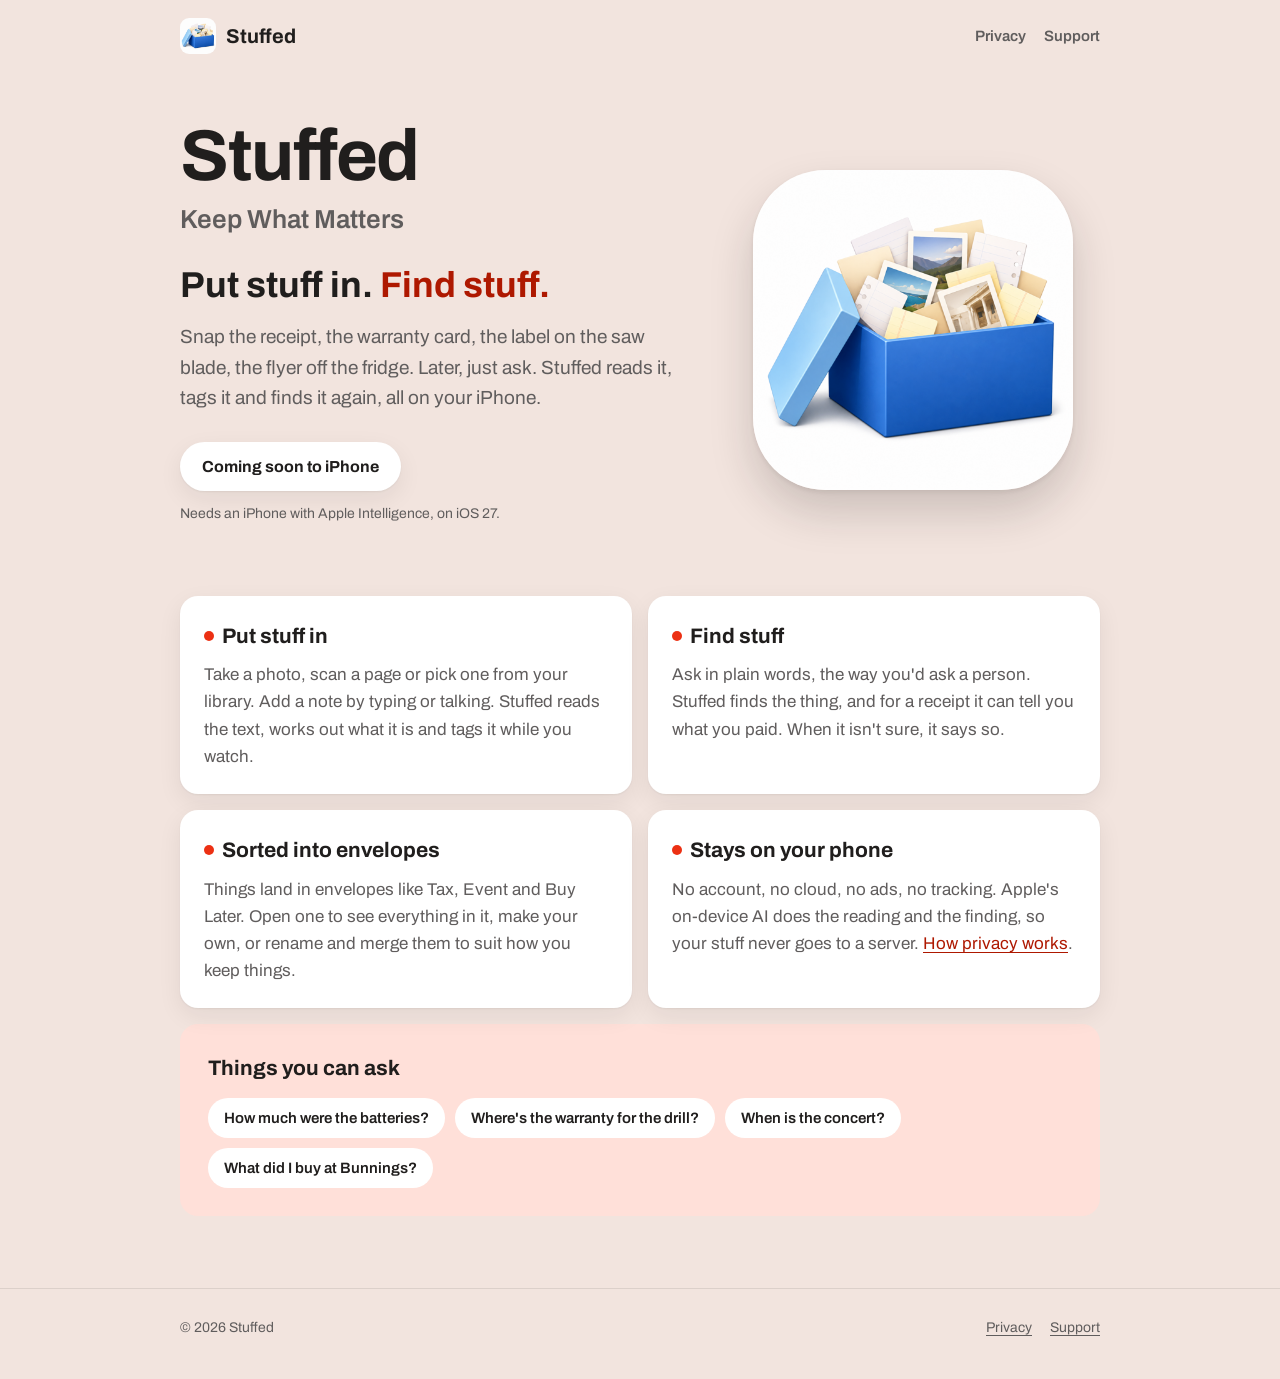
==== index.html @ df49b944 "Stuffed site: home, privacy and support pages Self-hosted Archivo, no scripts, no third-party reques" ====
<!doctype html>
<html lang="en-AU">
<head>
  <meta charset="utf-8">
  <meta name="viewport" content="width=device-width, initial-scale=1">
  <title>Stuffed: Keep What Matters</title>
  <meta name="description" content="Put stuff in. Find stuff. Stuffed keeps the receipts, cards, labels and scraps that matter, and finds them when you ask. Everything stays on your iPhone.">
  <link rel="canonical" href="https://getstuffed.app/">
  <link rel="icon" href="/favicon.png" type="image/png">
  <link rel="apple-touch-icon" href="/apple-touch-icon.png">
  <meta property="og:title" content="Stuffed: Keep What Matters">
  <meta property="og:description" content="Put stuff in. Find stuff. Everything stays on your iPhone.">
  <meta property="og:image" content="https://getstuffed.app/images/og-image.jpg">
  <meta property="og:url" content="https://getstuffed.app/">
  <meta name="theme-color" content="#F2E4DE" media="(prefers-color-scheme: light)">
  <meta name="theme-color" content="#17110F" media="(prefers-color-scheme: dark)">
  <link rel="stylesheet" href="/assets/site.css">
</head>
<body>
  <header class="site-header">
    <div class="wrap">
      <a class="brand" href="/"><img src="/images/icon-512.png" alt=""><span>Stuffed</span></a>
      <nav class="nav">
        <a href="/privacy">Privacy</a>
        <a href="/support">Support</a>
      </nav>
    </div>
  </header>

  <main class="wrap">
    <section class="hero">
      <div>
        <h1>Stuffed</h1>
        <p class="subtitle">Keep What Matters</p>
        <p class="line">Put stuff in. <span>Find stuff.</span></p>
        <p class="lede">Snap the receipt, the warranty card, the label on the saw blade, the flyer off the fridge. Later, just ask. Stuffed reads it, tags it and finds it again, all on your iPhone.</p>
        <span class="pill quiet">Coming soon to iPhone</span>
        <p class="note">Needs an iPhone with Apple Intelligence, on iOS 27.</p>
      </div>
      <img class="hero-icon" src="/images/icon-512.png" alt="The Stuffed icon: a blue box overflowing with photos, notes and cards">
    </section>

    <section class="features">
      <div class="card">
        <h2><span class="kicker"></span>Put stuff in</h2>
        <p>Take a photo, scan a page or pick one from your library. Add a note by typing or talking. Stuffed reads the text, works out what it is and tags it while you watch.</p>
      </div>
      <div class="card">
        <h2><span class="kicker"></span>Find stuff</h2>
        <p>Ask in plain words, the way you'd ask a person. Stuffed finds the thing, and for a receipt it can tell you what you paid. When it isn't sure, it says so.</p>
      </div>
      <div class="card">
        <h2><span class="kicker"></span>Sorted into envelopes</h2>
        <p>Things land in envelopes like Tax, Event and Buy Later. Open one to see everything in it, make your own, or rename and merge them to suit how you keep things.</p>
      </div>
      <div class="card">
        <h2><span class="kicker"></span>Stays on your phone</h2>
        <p>No account, no cloud, no ads, no tracking. Apple's on-device AI does the reading and the finding, so your stuff never goes to a server. <a href="/privacy">How privacy works</a>.</p>
      </div>
    </section>

    <section class="ask">
      <h2>Things you can ask</h2>
      <ul>
        <li>How much were the batteries?</li>
        <li>Where's the warranty for the drill?</li>
        <li>When is the concert?</li>
        <li>What did I buy at Bunnings?</li>
      </ul>
    </section>
  </main>

  <footer class="site-footer">
    <div class="wrap">
      <span>&copy; 2026 Stuffed</span>
      <nav>
        <a href="/privacy">Privacy</a>
        <a href="/support">Support</a>
      </nav>
    </div>
  </footer>
</body>
</html>
---- assets/site.css ----
/* Stuffed site. Colours and type follow the app (Design/ShoeboxTheme.swift):
   warm ground, one red accent, Archivo. Fonts are served from this site, so a
   visit sends nothing to anyone else. */

@font-face { font-family: "Archivo"; src: url("fonts/Archivo-Regular.ttf") format("truetype"); font-weight: 400; font-display: swap; }
@font-face { font-family: "Archivo"; src: url("fonts/Archivo-SemiBold.ttf") format("truetype"); font-weight: 600; font-display: swap; }
@font-face { font-family: "Archivo"; src: url("fonts/Archivo-Bold.ttf") format("truetype"); font-weight: 700; font-display: swap; }

:root {
  --bg: #F2E4DE;
  --surface: #FFFFFF;
  --ink: #201E1D;
  --muted: #605D5D;
  --accent: #EC3013;
  --accent-text: #AE1800;
  --tint: #FFE0D9;
  --line: rgba(32, 30, 29, 0.10);
  --shadow: 0 1px 2px rgba(32, 30, 29, 0.06), 0 8px 24px rgba(32, 30, 29, 0.07);
  color-scheme: light dark;
}

@media (prefers-color-scheme: dark) {
  :root {
    --bg: #17110F;
    --surface: #241C1A;
    --ink: #F7EFEC;
    --muted: #B3A8A4;
    --accent-text: #FF9783;
    --tint: #46180F;
    --line: rgba(255, 255, 255, 0.11);
    --shadow: 0 1px 2px rgba(0, 0, 0, 0.3), 0 8px 24px rgba(0, 0, 0, 0.25);
  }
}

* { box-sizing: border-box; }

html { -webkit-text-size-adjust: 100%; }

body {
  margin: 0;
  background: var(--bg);
  color: var(--ink);
  font-family: "Archivo", -apple-system, BlinkMacSystemFont, "Helvetica Neue", Arial, sans-serif;
  font-size: 17px;
  line-height: 1.6;
}

a { color: var(--accent-text); text-underline-offset: 3px; }
a:hover { text-decoration-thickness: 2px; }

.wrap { max-width: 960px; margin: 0 auto; padding: 0 20px; }
.narrow { max-width: 720px; }

/* Header and footer */

.site-header { padding: 18px 0; }
.site-header .wrap { display: flex; align-items: center; justify-content: space-between; gap: 16px; }
.brand { display: flex; align-items: center; gap: 10px; color: var(--ink); text-decoration: none; font-weight: 700; font-size: 20px; }
.brand img { width: 36px; height: 36px; border-radius: 9px; }
.nav { display: flex; gap: 18px; font-weight: 600; font-size: 15px; }
.nav a { color: var(--muted); text-decoration: none; }
.nav a:hover, .nav a[aria-current="page"] { color: var(--ink); }

.site-footer { border-top: 1px solid var(--line); margin-top: 72px; padding: 28px 0 40px; color: var(--muted); font-size: 14px; }
.site-footer .wrap { display: flex; flex-wrap: wrap; justify-content: space-between; gap: 12px; }
.site-footer nav { display: flex; gap: 18px; }
.site-footer a { color: var(--muted); }

/* Home */

.hero { display: grid; grid-template-columns: 1.15fr 0.85fr; gap: 40px; align-items: center; padding: 48px 0 32px; }
.hero h1 { font-size: clamp(44px, 7vw, 72px); line-height: 1.02; margin: 0 0 6px; letter-spacing: -0.02em; }
.hero .subtitle { font-size: clamp(20px, 2.6vw, 26px); font-weight: 600; color: var(--muted); margin: 0 0 24px; }
.hero .line { font-size: clamp(26px, 3.6vw, 36px); font-weight: 700; line-height: 1.15; margin: 0 0 16px; }
.hero .line span { color: var(--accent-text); }
.hero p.lede { font-size: 19px; color: var(--muted); margin: 0 0 28px; max-width: 34em; }
.hero-icon { width: 100%; max-width: 320px; justify-self: center; border-radius: 22.5%; box-shadow: 0 2px 4px rgba(32, 30, 29, 0.08), 0 22px 44px rgba(32, 30, 29, 0.18); }

.pill {
  display: inline-flex; align-items: center; gap: 8px;
  background: var(--accent); color: #fff;
  font-weight: 700; font-size: 16px;
  padding: 12px 22px; border-radius: 999px;
}
.pill.quiet { background: var(--surface); color: var(--ink); box-shadow: var(--shadow); }
.note { color: var(--muted); font-size: 14px; margin-top: 12px; }

.features { display: grid; grid-template-columns: repeat(2, 1fr); gap: 16px; margin-top: 24px; }
.card { background: var(--surface); border-radius: 18px; padding: 24px; box-shadow: var(--shadow); }
.card h2 { font-size: 21px; margin: 0 0 8px; }
.card p { margin: 0; color: var(--muted); }
.card .kicker { display: inline-block; width: 10px; height: 10px; border-radius: 50%; background: var(--accent); margin-right: 8px; vertical-align: 2px; }

.ask { background: var(--tint); border-radius: 18px; padding: 28px; margin-top: 16px; }
.ask h2 { margin: 0 0 12px; font-size: 21px; }
.ask ul { margin: 0; padding: 0; list-style: none; display: flex; flex-wrap: wrap; gap: 10px; }
.ask li { background: var(--surface); border-radius: 999px; padding: 8px 16px; font-weight: 600; font-size: 15px; }

/* Text pages */

.page { padding-top: 32px; }
.page h1 { font-size: clamp(34px, 5vw, 46px); line-height: 1.1; margin: 0 0 8px; letter-spacing: -0.01em; }
.page .meta { color: var(--muted); margin: 0 0 28px; }
.page h2 { font-size: 22px; margin: 36px 0 8px; }
.page p, .page li { color: var(--ink); }
.page ul { padding-left: 22px; }
.summary { background: var(--surface); border-radius: 18px; padding: 22px 24px; box-shadow: var(--shadow); }
.summary p { margin: 0; }

@media (max-width: 720px) {
  body { font-size: 16px; }
  .hero { grid-template-columns: 1fr; gap: 8px; padding-top: 16px; }
  .hero-icon { max-width: 168px; order: -1; justify-self: start; margin-bottom: 16px; }
  .features { grid-template-columns: 1fr; }
  .nav { gap: 14px; }
  .brand span { display: none; }
}
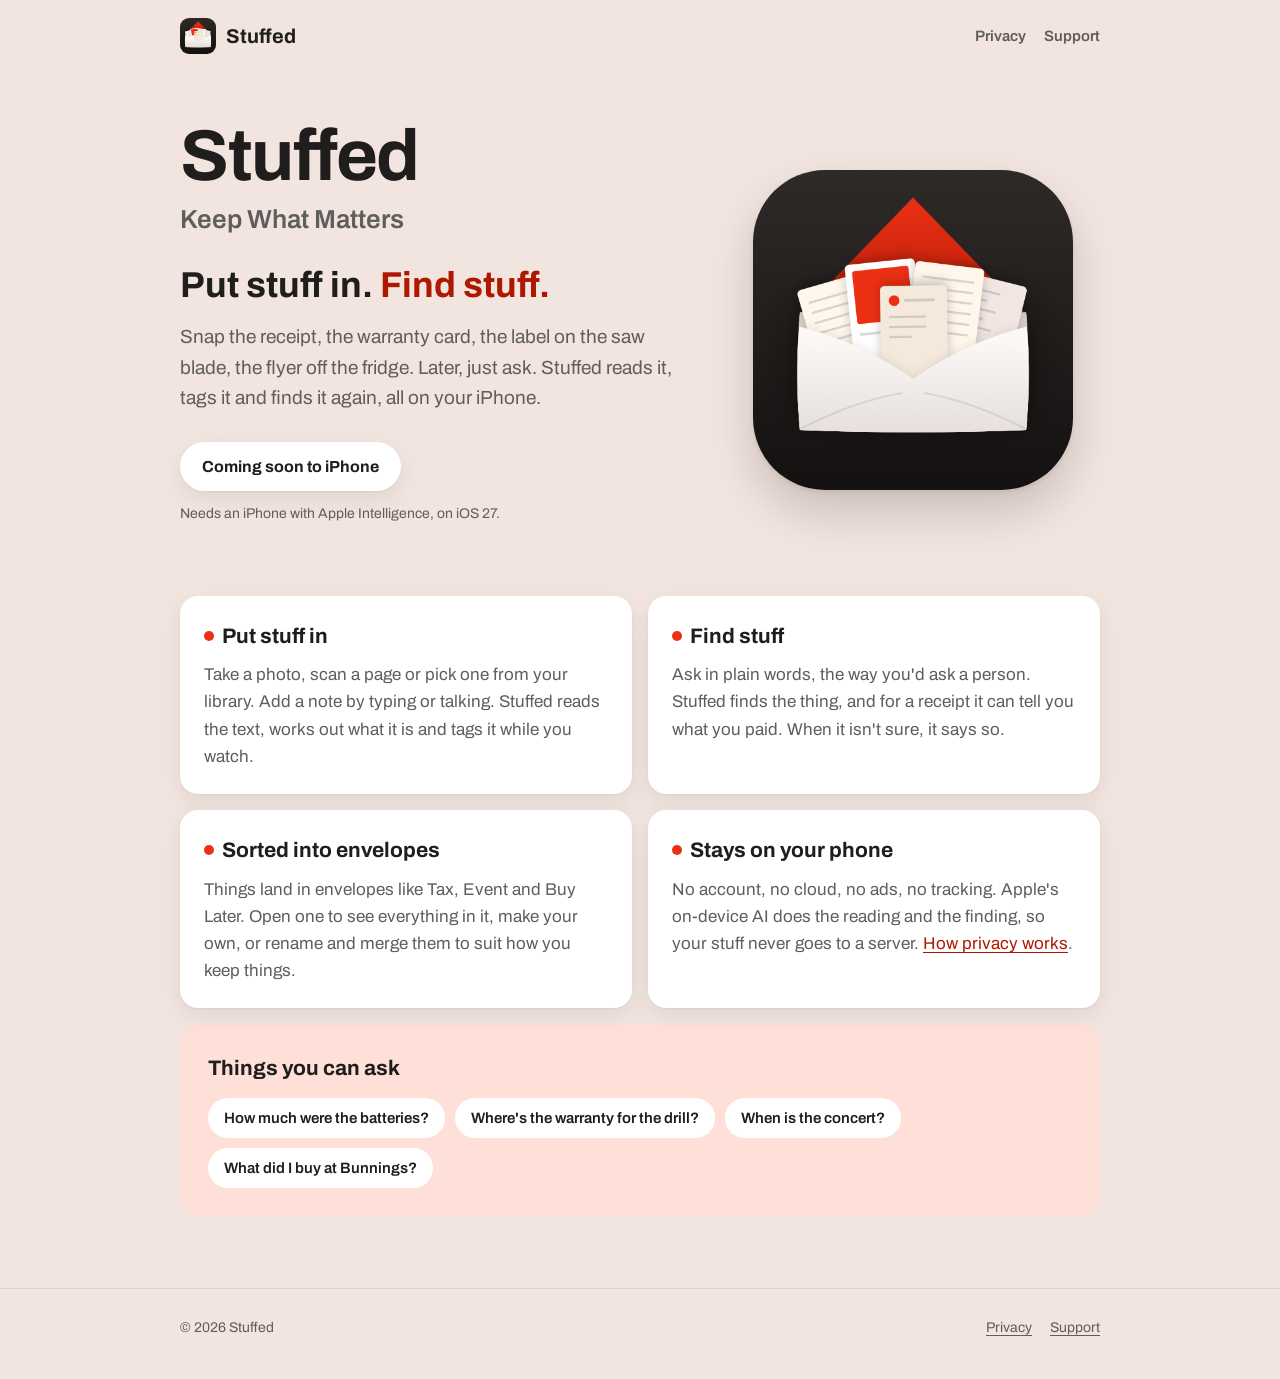
==== commit 64d9b049: "The stuffed envelope icon Co-Authored-By: Claude Opus 5.5 <noreply@anthropic.com>" ====
--- a/index.html
+++ b/index.html
@@ -37,7 +37,7 @@
         <span class="pill quiet">Coming soon to iPhone</span>
         <p class="note">Needs an iPhone with Apple Intelligence, on iOS 27.</p>
       </div>
-      <img class="hero-icon" src="/images/icon-512.png" alt="The Stuffed icon: a blue box overflowing with photos, notes and cards">
+      <img class="hero-icon" src="/images/icon-512.png" alt="The Stuffed icon: an open envelope stuffed with notes, receipts and cards">
     </section>
 
     <section class="features">
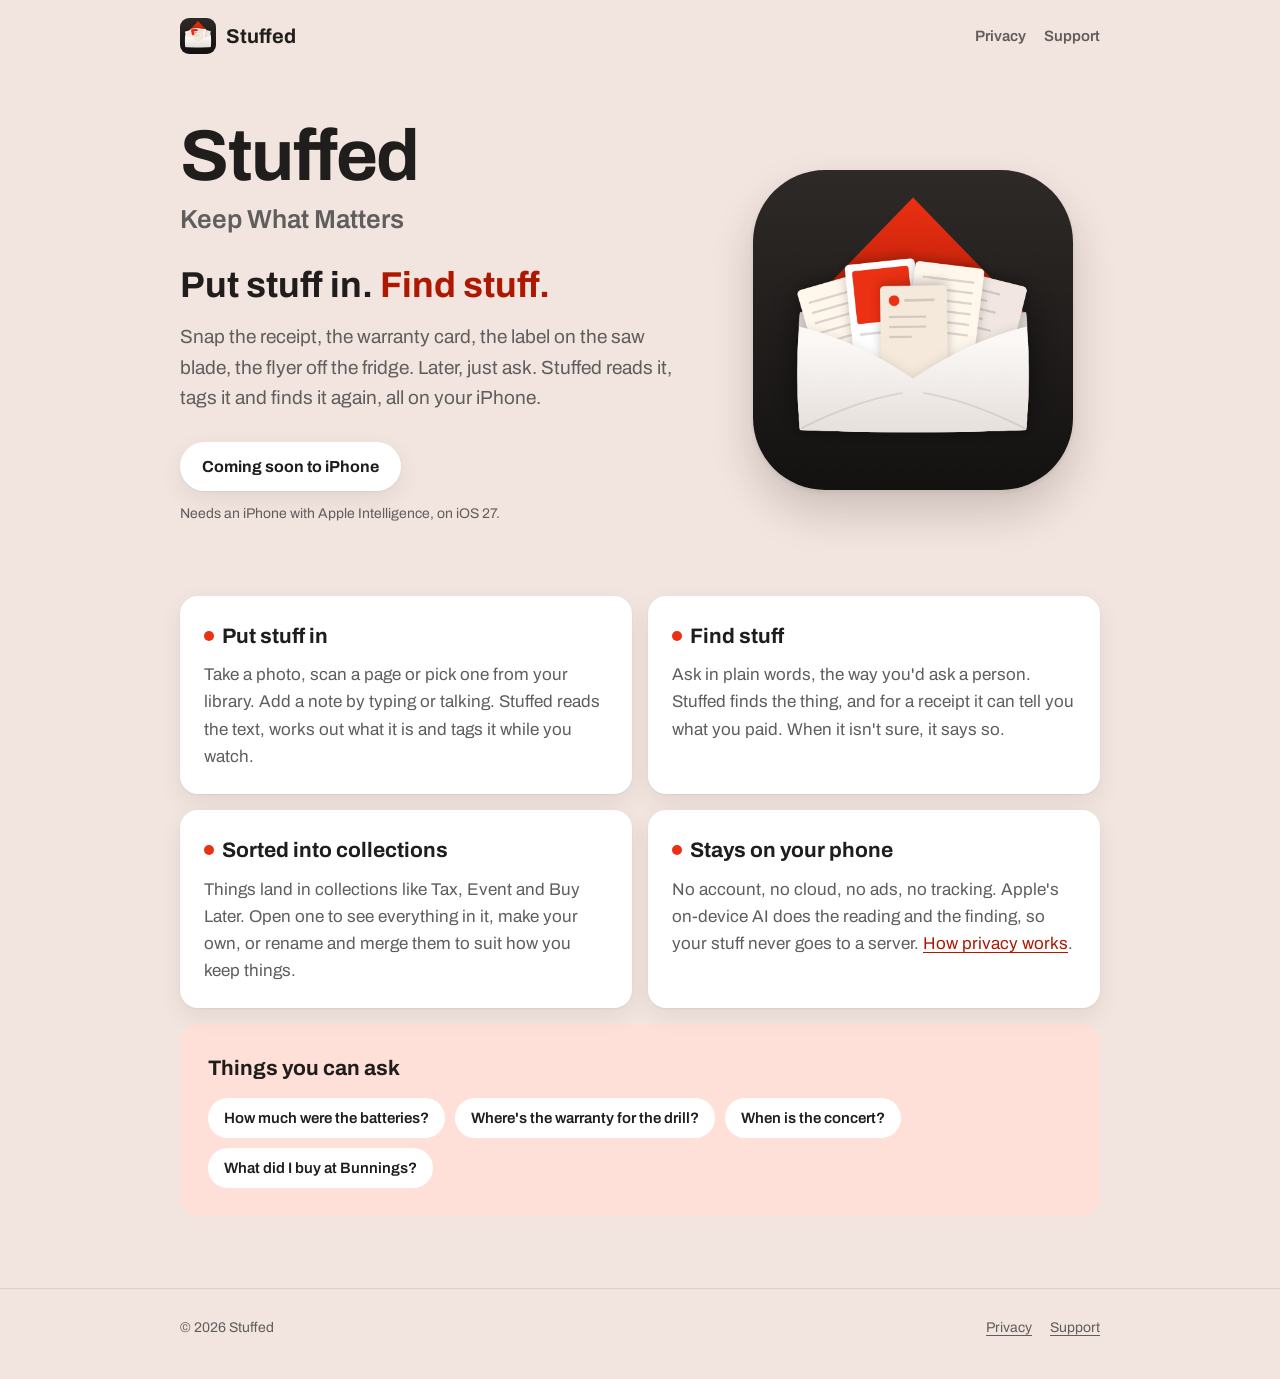
==== commit a9f4aaff: "Say collection, not envelope; log steps go through Settings Co-Authored-By: Claude Opus 5.5 <noreply" ====
--- a/index.html
+++ b/index.html
@@ -50,8 +50,8 @@
         <p>Ask in plain words, the way you'd ask a person. Stuffed finds the thing, and for a receipt it can tell you what you paid. When it isn't sure, it says so.</p>
       </div>
       <div class="card">
-        <h2><span class="kicker"></span>Sorted into envelopes</h2>
-        <p>Things land in envelopes like Tax, Event and Buy Later. Open one to see everything in it, make your own, or rename and merge them to suit how you keep things.</p>
+        <h2><span class="kicker"></span>Sorted into collections</h2>
+        <p>Things land in collections like Tax, Event and Buy Later. Open one to see everything in it, make your own, or rename and merge them to suit how you keep things.</p>
       </div>
       <div class="card">
         <h2><span class="kicker"></span>Stays on your phone</h2>
